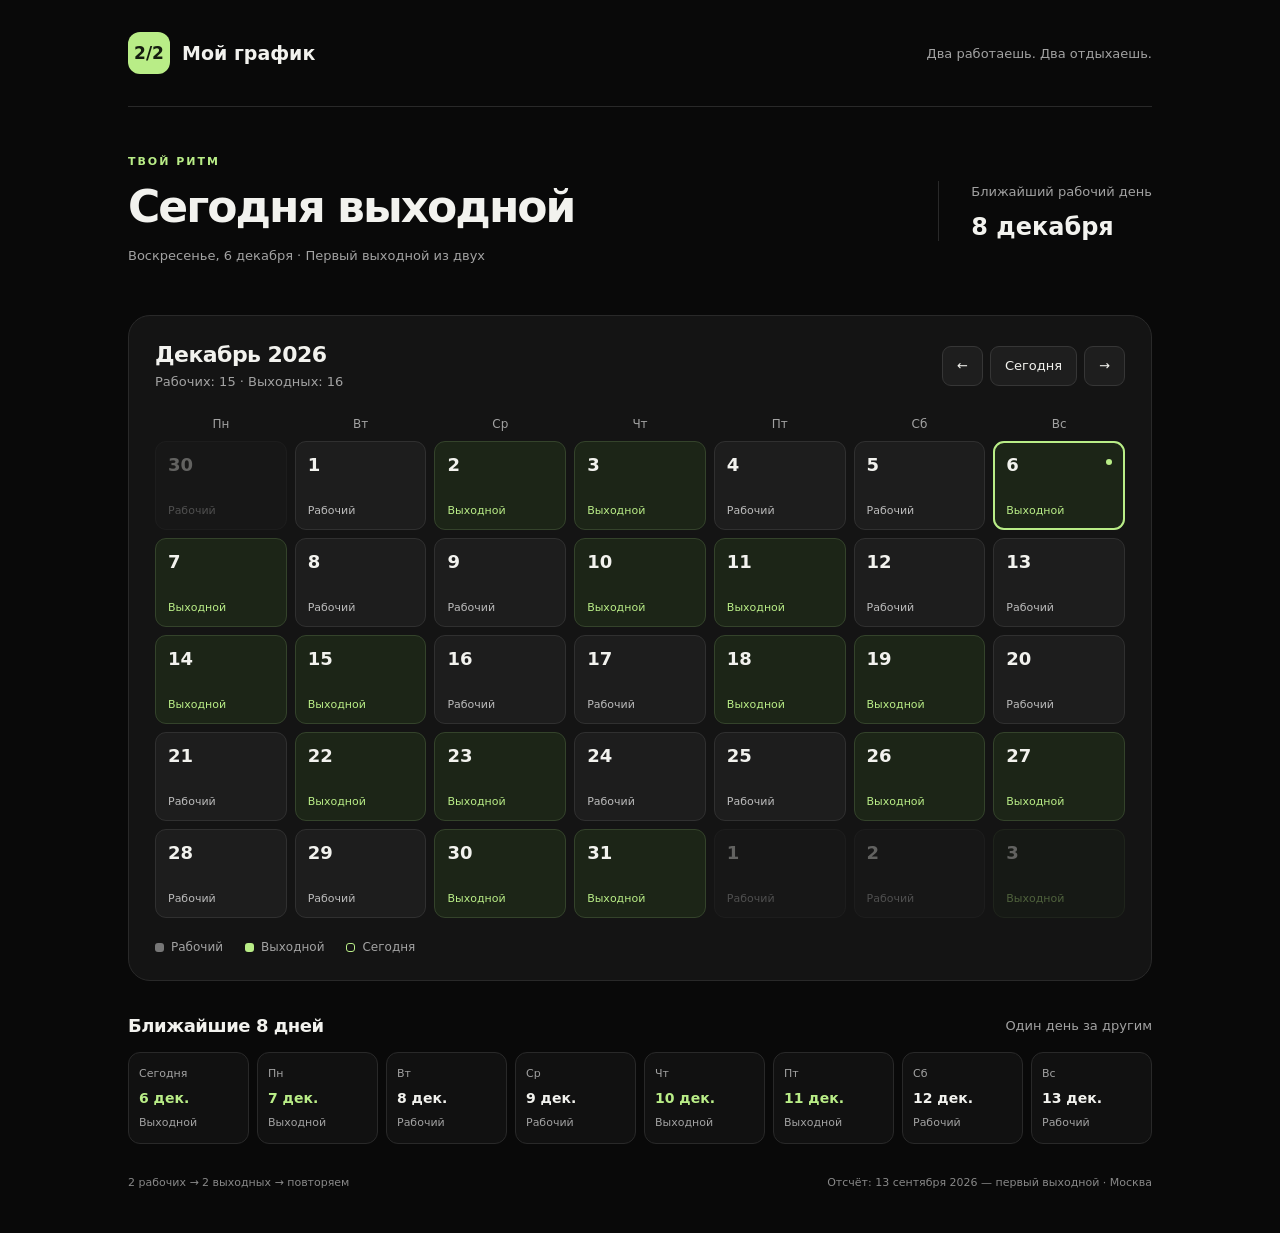
==== index.html @ 1b45572c "Create dark 2-on 2-off shift calendar" ====
<!doctype html>
<html lang="ru"><head><meta charset="utf-8"><meta name="viewport" content="width=device-width,initial-scale=1"><meta name="theme-color" content="#090909"><meta name="color-scheme" content="dark"><title>Мой график · 2/2</title><link rel="icon" href="data:image/svg+xml,%3Csvg xmlns='http://www.w3.org/2000/svg' viewBox='0 0 64 64'%3E%3Crect width='64' height='64' rx='16' fill='%23b9ed87'/%3E%3Ctext x='32' y='43' text-anchor='middle' font-size='38' font-family='sans-serif' fill='%23090909'%3E2%3C/text%3E%3C/svg%3E"><link rel="stylesheet" href="style.css"><script defer src="app.js"></script></head>
<body><main><header><a class="brand" href="./"><span class="logo">2/2</span>Мой график</a><span class="subbrand">Два работаешь. Два отдыхаешь.</span></header>
<section class="hero"><div><p class="eyebrow">ТВОЙ РИТМ</p><h1 id="todayTitle">Мой график 2 через 2</h1><p id="todayDetail" class="muted"></p></div><div class="next"><span class="muted">Ближайший рабочий день</span><strong id="nextWork">—</strong></div></section>
<section class="calendar" aria-label="Календарь смен"><div class="toolbar"><div><h2 id="monthTitle"></h2><p class="muted" id="monthStats"></p></div><nav aria-label="Переключение месяцев"><button id="prev" aria-label="Предыдущий месяц">←</button><button id="today">Сегодня</button><button id="next" aria-label="Следующий месяц">→</button></nav></div><div class="weekdays" aria-hidden="true"><span>Пн</span><span>Вт</span><span>Ср</span><span>Чт</span><span>Пт</span><span>Сб</span><span>Вс</span></div><div id="days" class="days" aria-live="polite"></div><div class="legend"><span><i class="work-dot"></i>Рабочий</span><span><i class="off-dot"></i>Выходной</span><span><i class="today-dot"></i>Сегодня</span></div></section>
<section class="upcoming"><div class="section-title"><h2>Ближайшие 8 дней</h2><span class="muted">Один день за другим</span></div><div id="upcoming" class="upcoming-grid"></div></section><footer><span>2 рабочих → 2 выходных → повторяем</span><span>Отсчёт: 13 сентября 2026 — первый выходной · Москва</span></footer></main></body></html>
---- style.css ----
:root{color-scheme:dark;--bg:#090909;--panel:#141414;--line:#292929;--muted:#a2a2a2;--text:#f2f2ee;--accent:#b9ed87}*{box-sizing:border-box}body{margin:0;background:var(--bg);color:var(--text);font-family:Inter,system-ui,-apple-system,'Segoe UI',sans-serif}main{max-width:1080px;margin:auto;padding:32px 28px}header{display:flex;align-items:center;justify-content:space-between;padding-bottom:32px;border-bottom:1px solid var(--line)}a{color:inherit;text-decoration:none}.brand{display:flex;align-items:center;gap:12px;font-weight:700;font-size:19px}.logo{display:grid;place-items:center;width:42px;height:42px;background:var(--accent);color:#151d0f;border-radius:12px;font-size:17px}.subbrand,.muted{color:var(--muted);font-size:13px}.hero{display:flex;justify-content:space-between;align-items:center;gap:28px;padding:48px 0}.eyebrow{font-size:11px;letter-spacing:.18em;color:var(--accent);font-weight:700;margin:0 0 13px}h1{font-size:clamp(30px,4vw,44px);letter-spacing:-.045em;margin:0;font-weight:650}.hero .muted{margin-bottom:0;line-height:1.7}.next{border-left:1px solid var(--line);padding-left:32px;min-width:210px}.next span,.next strong{display:block}.next strong{font-size:24px;font-weight:550;margin-top:10px}.calendar{background:var(--panel);border:1px solid var(--line);border-radius:22px;padding:26px}.toolbar,.section-title{display:flex;align-items:center;justify-content:space-between;gap:16px}h2{font-size:22px;font-weight:600;letter-spacing:-.025em;margin:0}.toolbar p{margin:7px 0 0}nav{display:flex;gap:7px}button{font:inherit;font-size:13px;background:#1e1e1e;border:1px solid #363636;color:var(--text);border-radius:9px;min-height:40px;padding:8px 14px;cursor:pointer}button:hover{background:#303030}button:focus-visible,a:focus-visible{outline:2px solid var(--accent);outline-offset:4px}.weekdays,.days{display:grid;grid-template-columns:repeat(7,minmax(0,1fr));gap:8px}.weekdays{margin:28px 0 10px;font-size:12px;color:var(--muted);text-align:center}.day{min-height:89px;border:1px solid #303030;border-radius:11px;padding:12px;display:flex;flex-direction:column;justify-content:space-between;gap:12px;position:relative;background:#1d1d1d}.day.off{background:#1c2517;border-color:#34432b}.day.other{opacity:.35}.day.current{outline:2px solid var(--accent);outline-offset:-2px}.day.current::after{content:'';position:absolute;width:6px;height:6px;border-radius:50%;background:var(--accent);right:12px;top:17px}.number{font-size:18px;font-weight:600}.day-label{font-size:11px;color:#bbb}.off .day-label{color:var(--accent)}.legend{display:flex;gap:22px;margin-top:22px;color:var(--muted);font-size:12px}.legend span{display:flex;align-items:center;gap:7px}i{display:inline-block;width:9px;height:9px;border-radius:3px}.work-dot{background:#777}.off-dot{background:var(--accent)}.today-dot{border:1px solid var(--accent)}.upcoming{margin-top:34px}.section-title h2{font-size:18px}.upcoming-grid{display:grid;grid-template-columns:repeat(8,minmax(0,1fr));gap:8px;margin-top:16px}.upcoming-item{border:1px solid var(--line);border-radius:12px;padding:14px 10px;display:grid;gap:10px;background:#111}.upcoming-item strong{font-size:14px}.upcoming-item span{font-size:11px;color:var(--muted)}.upcoming-item.off strong{color:var(--accent)}footer{display:flex;justify-content:space-between;gap:14px;color:#888;font-size:11px;line-height:1.7;margin:30px 0 8px}@media(max-width:650px){main{padding:20px 14px}.subbrand{display:none}header{padding-bottom:20px}.hero{padding:30px 2px;display:block}.next{margin-top:22px;border-left:0;padding:0}.next strong{display:inline;font-size:17px;margin-left:8px}.next span{display:inline;font-size:12px}.calendar{padding:16px 10px;border-radius:16px}.toolbar{padding:0 4px;align-items:flex-start}h2{font-size:19px}button{padding:7px 10px;min-height:38px}.toolbar p{font-size:11px}.weekdays,.days{gap:4px}.day{padding:9px 4px;min-height:68px;border-radius:7px;gap:10px}.number{font-size:16px}.day-label{font-size:9px;letter-spacing:-.03em}.day.current::after{right:5px;top:8px;width:4px;height:4px}.legend{gap:14px;font-size:11px;padding-left:4px}.upcoming-grid{grid-template-columns:repeat(4,1fr)}.section-title>.muted{display:none}footer{flex-direction:column;gap:4px}.hero .muted{font-size:12px}}@media(prefers-reduced-motion:no-preference){button{transition:background .15s}}
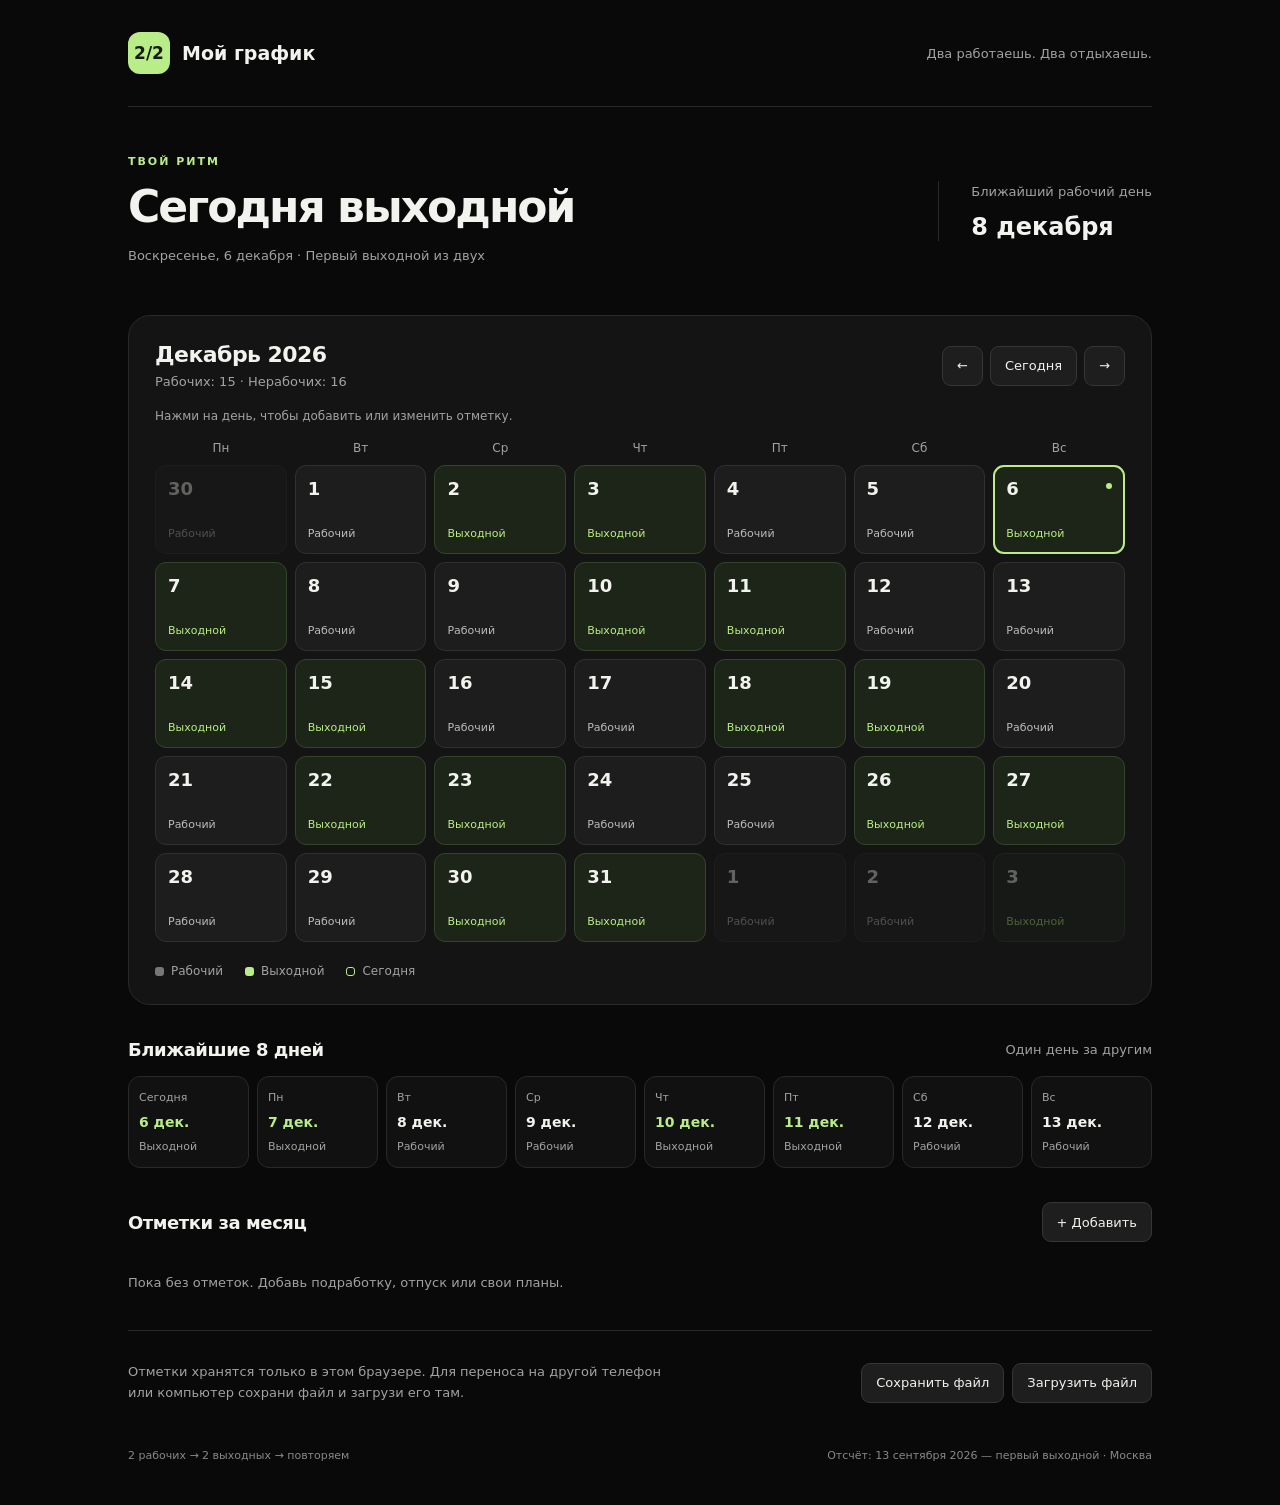
==== commit 6a857b5f: "Add editable day marks, date ranges, local persistence and backup transfer" ====
--- a/index.html
+++ b/index.html
@@ -1,6 +1,9 @@
 <!doctype html>
-<html lang="ru"><head><meta charset="utf-8"><meta name="viewport" content="width=device-width,initial-scale=1"><meta name="theme-color" content="#090909"><meta name="color-scheme" content="dark"><title>Мой график · 2/2</title><link rel="icon" href="data:image/svg+xml,%3Csvg xmlns='http://www.w3.org/2000/svg' viewBox='0 0 64 64'%3E%3Crect width='64' height='64' rx='16' fill='%23b9ed87'/%3E%3Ctext x='32' y='43' text-anchor='middle' font-size='38' font-family='sans-serif' fill='%23090909'%3E2%3C/text%3E%3C/svg%3E"><link rel="stylesheet" href="style.css"><script defer src="app.js"></script></head>
+<html lang="ru"><head><meta charset="utf-8"><meta name="viewport" content="width=device-width,initial-scale=1"><meta name="theme-color" content="#090909"><meta name="color-scheme" content="dark"><title>Мой график · 2/2</title><link rel="icon" href="data:image/svg+xml,%3Csvg xmlns='http://www.w3.org/2000/svg' viewBox='0 0 64 64'%3E%3Crect width='64' height='64' rx='16' fill='%23b9ed87'/%3E%3Ctext x='32' y='43' text-anchor='middle' font-size='38' font-family='sans-serif' fill='%23090909'%3E2%3C/text%3E%3C/svg%3E"><link rel="stylesheet" href="style.css?v=2"><script defer src="model.js?v=2"></script><script defer src="app.js?v=2"></script></head>
 <body><main><header><a class="brand" href="./"><span class="logo">2/2</span>Мой график</a><span class="subbrand">Два работаешь. Два отдыхаешь.</span></header>
 <section class="hero"><div><p class="eyebrow">ТВОЙ РИТМ</p><h1 id="todayTitle">Мой график 2 через 2</h1><p id="todayDetail" class="muted"></p></div><div class="next"><span class="muted">Ближайший рабочий день</span><strong id="nextWork">—</strong></div></section>
-<section class="calendar" aria-label="Календарь смен"><div class="toolbar"><div><h2 id="monthTitle"></h2><p class="muted" id="monthStats"></p></div><nav aria-label="Переключение месяцев"><button id="prev" aria-label="Предыдущий месяц">←</button><button id="today">Сегодня</button><button id="next" aria-label="Следующий месяц">→</button></nav></div><div class="weekdays" aria-hidden="true"><span>Пн</span><span>Вт</span><span>Ср</span><span>Чт</span><span>Пт</span><span>Сб</span><span>Вс</span></div><div id="days" class="days" aria-live="polite"></div><div class="legend"><span><i class="work-dot"></i>Рабочий</span><span><i class="off-dot"></i>Выходной</span><span><i class="today-dot"></i>Сегодня</span></div></section>
-<section class="upcoming"><div class="section-title"><h2>Ближайшие 8 дней</h2><span class="muted">Один день за другим</span></div><div id="upcoming" class="upcoming-grid"></div></section><footer><span>2 рабочих → 2 выходных → повторяем</span><span>Отсчёт: 13 сентября 2026 — первый выходной · Москва</span></footer></main></body></html>
+<section class="calendar" aria-label="Календарь смен"><div class="toolbar"><div><h2 id="monthTitle"></h2><p class="muted" id="monthStats"></p></div><nav aria-label="Переключение месяцев"><button id="prev" aria-label="Предыдущий месяц">←</button><button id="today">Сегодня</button><button id="next" aria-label="Следующий месяц">→</button></nav></div><p class="calendar-tip">Нажми на день, чтобы добавить или изменить отметку.</p><div class="weekdays" aria-hidden="true"><span>Пн</span><span>Вт</span><span>Ср</span><span>Чт</span><span>Пт</span><span>Сб</span><span>Вс</span></div><div id="days" class="days" aria-live="polite"></div><div class="legend"><span><i class="work-dot"></i>Рабочий</span><span><i class="off-dot"></i>Выходной</span><span><i class="today-dot"></i>Сегодня</span></div></section>
+<section class="upcoming"><div class="section-title"><h2>Ближайшие 8 дней</h2><span class="muted">Один день за другим</span></div><div id="upcoming" class="upcoming-grid"></div></section><section class="records"><div class="section-title"><h2>Отметки за месяц</h2><button id="addMark">+ Добавить</button></div><div id="records"></div><div class="backup"><p class="muted">Отметки хранятся только в этом браузере. Для переноса на другой телефон или компьютер сохрани файл и загрузи его там.</p><div><button id="export">Сохранить файл</button><button id="import">Загрузить файл</button><input type="file" id="importFile" accept="application/json,.json" hidden></div></div></section><p id="notice" class="notice" role="status" hidden></p><footer><span>2 рабочих → 2 выходных → повторяем</span><span>Отсчёт: 13 сентября 2026 — первый выходной · Москва</span></footer></main>
+<dialog id="editor" aria-labelledby="editorTitle"><form id="markForm"><div class="dialog-head"><h2 id="editorTitle">Отметить день</h2><button type="button" id="closeEditor" aria-label="Закрыть">×</button></div><p class="muted" id="baseInfo"></p><div class="date-fields"><label>С даты<input type="date" id="dateFrom" required min="1900-01-01" max="2200-12-31"></label><label>По дату включительно<input type="date" id="dateTo" required min="1900-01-01" max="2200-12-31"></label></div><label>Что запланировано<select id="markType"><option value="extra">Подработка</option><option value="sick">Больничный</option><option value="vacation">Отпуск</option><option value="leave">Отгул</option><option value="other">Другое</option></select></label><label id="customField" hidden>Название<input id="customTitle" maxlength="60" placeholder="Например, обучение"></label><label id="effectField" hidden>Как учитывать день<select id="markEffect"><option value="base">Оставить график 2/2</option><option value="work">Рабочий день</option><option value="off">Нерабочий день</option></select></label><label>Заметка <span class="muted">необязательно</span><textarea id="markNote" maxlength="500" rows="3" placeholder="Время, место или другие детали"></textarea></label><p class="muted">Одна отметка на день. Подработка считается рабочим днём, отпуск, больничный и отгул — нерабочими. Цикл 2/2 не сдвигается.</p><p id="formError" class="form-error" role="alert"></p><div class="dialog-actions"><button type="button" id="deleteMark" class="danger">Убрать отметку</button><button type="submit" class="primary">Сохранить</button></div></form></dialog>
+<dialog id="confirmDialog" aria-labelledby="confirmTitle"><h2 id="confirmTitle">Подтвердить изменение</h2><p id="confirmText"></p><div class="dialog-actions"><button id="confirmCancel">Отмена</button><button id="confirmOK" class="primary">Подтвердить</button></div></dialog>
+</body></html>
--- a/style.css
+++ b/style.css
@@ -1 +1,2 @@
 :root{color-scheme:dark;--bg:#090909;--panel:#141414;--line:#292929;--muted:#a2a2a2;--text:#f2f2ee;--accent:#b9ed87}*{box-sizing:border-box}body{margin:0;background:var(--bg);color:var(--text);font-family:Inter,system-ui,-apple-system,'Segoe UI',sans-serif}main{max-width:1080px;margin:auto;padding:32px 28px}header{display:flex;align-items:center;justify-content:space-between;padding-bottom:32px;border-bottom:1px solid var(--line)}a{color:inherit;text-decoration:none}.brand{display:flex;align-items:center;gap:12px;font-weight:700;font-size:19px}.logo{display:grid;place-items:center;width:42px;height:42px;background:var(--accent);color:#151d0f;border-radius:12px;font-size:17px}.subbrand,.muted{color:var(--muted);font-size:13px}.hero{display:flex;justify-content:space-between;align-items:center;gap:28px;padding:48px 0}.eyebrow{font-size:11px;letter-spacing:.18em;color:var(--accent);font-weight:700;margin:0 0 13px}h1{font-size:clamp(30px,4vw,44px);letter-spacing:-.045em;margin:0;font-weight:650}.hero .muted{margin-bottom:0;line-height:1.7}.next{border-left:1px solid var(--line);padding-left:32px;min-width:210px}.next span,.next strong{display:block}.next strong{font-size:24px;font-weight:550;margin-top:10px}.calendar{background:var(--panel);border:1px solid var(--line);border-radius:22px;padding:26px}.toolbar,.section-title{display:flex;align-items:center;justify-content:space-between;gap:16px}h2{font-size:22px;font-weight:600;letter-spacing:-.025em;margin:0}.toolbar p{margin:7px 0 0}nav{display:flex;gap:7px}button{font:inherit;font-size:13px;background:#1e1e1e;border:1px solid #363636;color:var(--text);border-radius:9px;min-height:40px;padding:8px 14px;cursor:pointer}button:hover{background:#303030}button:focus-visible,a:focus-visible{outline:2px solid var(--accent);outline-offset:4px}.weekdays,.days{display:grid;grid-template-columns:repeat(7,minmax(0,1fr));gap:8px}.weekdays{margin:28px 0 10px;font-size:12px;color:var(--muted);text-align:center}.day{min-height:89px;border:1px solid #303030;border-radius:11px;padding:12px;display:flex;flex-direction:column;justify-content:space-between;gap:12px;position:relative;background:#1d1d1d}.day.off{background:#1c2517;border-color:#34432b}.day.other{opacity:.35}.day.current{outline:2px solid var(--accent);outline-offset:-2px}.day.current::after{content:'';position:absolute;width:6px;height:6px;border-radius:50%;background:var(--accent);right:12px;top:17px}.number{font-size:18px;font-weight:600}.day-label{font-size:11px;color:#bbb}.off .day-label{color:var(--accent)}.legend{display:flex;gap:22px;margin-top:22px;color:var(--muted);font-size:12px}.legend span{display:flex;align-items:center;gap:7px}i{display:inline-block;width:9px;height:9px;border-radius:3px}.work-dot{background:#777}.off-dot{background:var(--accent)}.today-dot{border:1px solid var(--accent)}.upcoming{margin-top:34px}.section-title h2{font-size:18px}.upcoming-grid{display:grid;grid-template-columns:repeat(8,minmax(0,1fr));gap:8px;margin-top:16px}.upcoming-item{border:1px solid var(--line);border-radius:12px;padding:14px 10px;display:grid;gap:10px;background:#111}.upcoming-item strong{font-size:14px}.upcoming-item span{font-size:11px;color:var(--muted)}.upcoming-item.off strong{color:var(--accent)}footer{display:flex;justify-content:space-between;gap:14px;color:#888;font-size:11px;line-height:1.7;margin:30px 0 8px}@media(max-width:650px){main{padding:20px 14px}.subbrand{display:none}header{padding-bottom:20px}.hero{padding:30px 2px;display:block}.next{margin-top:22px;border-left:0;padding:0}.next strong{display:inline;font-size:17px;margin-left:8px}.next span{display:inline;font-size:12px}.calendar{padding:16px 10px;border-radius:16px}.toolbar{padding:0 4px;align-items:flex-start}h2{font-size:19px}button{padding:7px 10px;min-height:38px}.toolbar p{font-size:11px}.weekdays,.days{gap:4px}.day{padding:9px 4px;min-height:68px;border-radius:7px;gap:10px}.number{font-size:16px}.day-label{font-size:9px;letter-spacing:-.03em}.day.current::after{right:5px;top:8px;width:4px;height:4px}.legend{gap:14px;font-size:11px;padding-left:4px}.upcoming-grid{grid-template-columns:repeat(4,1fr)}.section-title>.muted{display:none}footer{flex-direction:column;gap:4px}.hero .muted{font-size:12px}}@media(prefers-reduced-motion:no-preference){button{transition:background .15s}}
+[hidden]{display:none!important}.calendar-tip{font-size:12px;color:var(--muted);margin:20px 0 0}.weekdays{margin-top:18px}button.day{text-align:left;min-width:0;font:inherit;cursor:pointer}button.day:hover{border-color:#aaa;background:#262626}button.day.off:hover{background:#26321e}.day-label{overflow-wrap:anywhere;line-height:1.25}.day.marked{border-color:var(--mark);background:color-mix(in srgb,var(--mark) 10%,#141414)}.marked .day-label{color:var(--mark)}.mark-extra{--mark:#edbf78}.mark-sick{--mark:#ee9caa}.mark-vacation{--mark:#91c9ef}.mark-leave{--mark:#c7a2ee}.mark-other{--mark:#ded1a6}.upcoming-item{text-align:left;min-width:0}.upcoming-item span,.upcoming-item strong{overflow-wrap:anywhere}.upcoming-item[class*="mark-"]{border-color:var(--mark)}.upcoming-item[class*="mark-"] strong{color:var(--mark)}.records{margin-top:34px}.empty-records{padding:20px 0}.record{width:100%;display:grid;grid-template-columns:85px minmax(0,1fr) auto;gap:16px;text-align:left;align-items:center;margin-top:10px;border-left:3px solid var(--mark);padding:16px;background:#141414}.record strong,.record>span>span{display:block}.record strong{color:var(--mark);font-size:14px;margin-bottom:4px}.record>span>span{white-space:pre-wrap;overflow-wrap:anywhere}.record-date{color:var(--text)}.backup{margin-top:20px;padding-top:18px;border-top:1px solid var(--line);display:flex;align-items:center;gap:22px;justify-content:space-between}.backup p{max-width:560px;line-height:1.6}.backup>div{display:flex;gap:8px;flex-shrink:0}.notice{padding:14px 18px;border:1px solid #465439;border-radius:12px;line-height:1.5;background:#172011;font-size:13px}dialog{color:var(--text);background:#171717;border:1px solid #393939;border-radius:20px;width:min(520px,calc(100% - 24px));max-height:calc(100dvh - 32px);padding:24px;overflow:auto}dialog::backdrop{background:#000b;backdrop-filter:blur(4px)}.dialog-head{display:flex;align-items:center;justify-content:space-between;gap:12px}.dialog-head h2{font-size:22px}.dialog-head button{font-size:22px;min-width:40px}dialog p{line-height:1.6}dialog label{display:grid;gap:8px;margin:16px 0;font-size:13px}.date-fields{display:grid;grid-template-columns:1fr 1fr;gap:12px}dialog input,dialog select,dialog textarea{font:inherit;width:100%;min-width:0;border:1px solid #424242;border-radius:9px;padding:12px;background:#0e0e0e;color:var(--text)}dialog textarea{resize:vertical}dialog input:focus,dialog textarea:focus,dialog select:focus{outline:2px solid var(--accent);outline-offset:2px}.dialog-actions{display:flex;justify-content:flex-end;gap:10px;margin-top:20px}.primary{background:var(--accent);color:#13200a;border-color:var(--accent);font-weight:650}.primary:hover{background:#d1f6ad}.danger{color:#ee9caa;margin-right:auto}.form-error{color:#ffacb9;font-size:13px}.form-error:empty{display:none}@media(max-width:650px){.toolbar{flex-wrap:wrap}.toolbar>div{flex:1;min-width:135px}.toolbar nav{flex-shrink:0}.backup{display:block}.backup>div{flex-wrap:wrap}.record{grid-template-columns:65px minmax(0,1fr);gap:10px}.record>span:last-child{display:none}.day-label{font-size:8px}.day{min-height:72px}dialog{padding:18px}.dialog-head h2{font-size:20px}.date-fields{gap:8px}dialog input[type=date]{padding:10px 5px;font-size:13px}.dialog-actions{flex-wrap:wrap}.records{margin-top:28px}}
